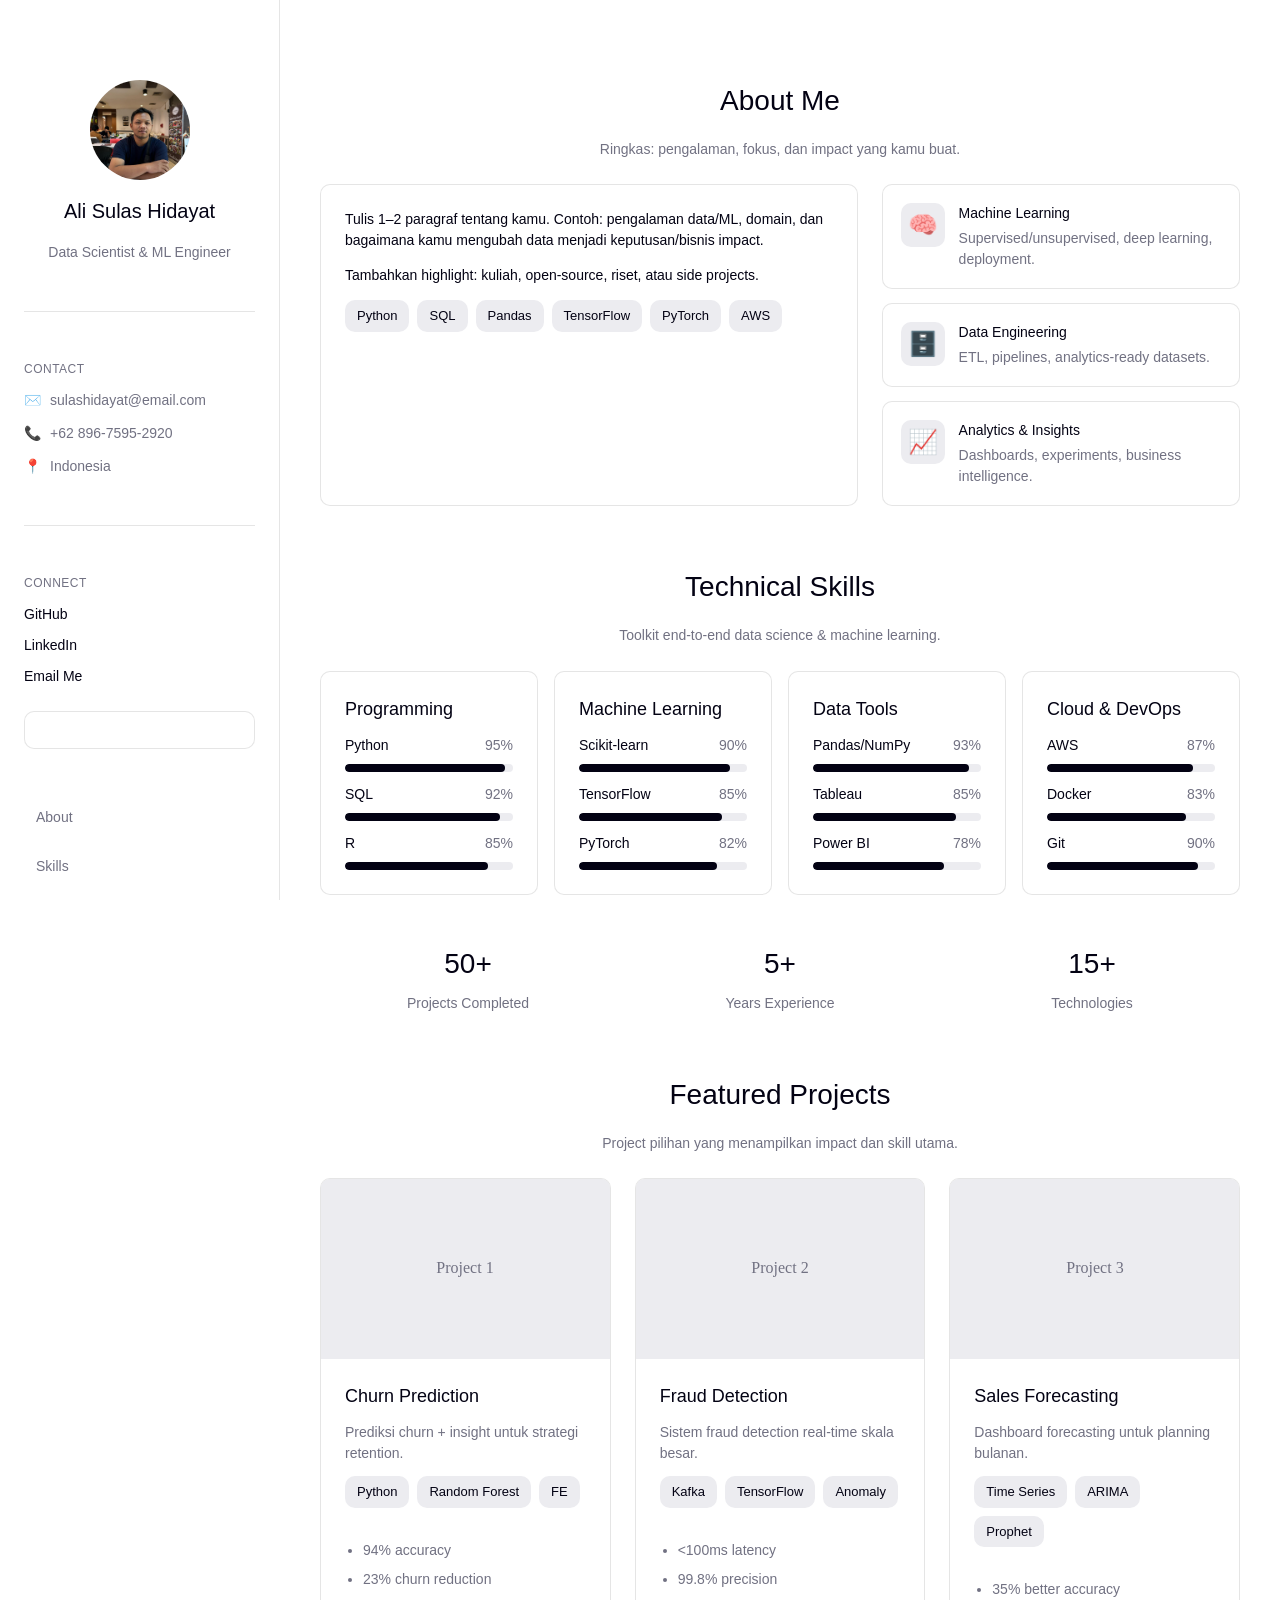
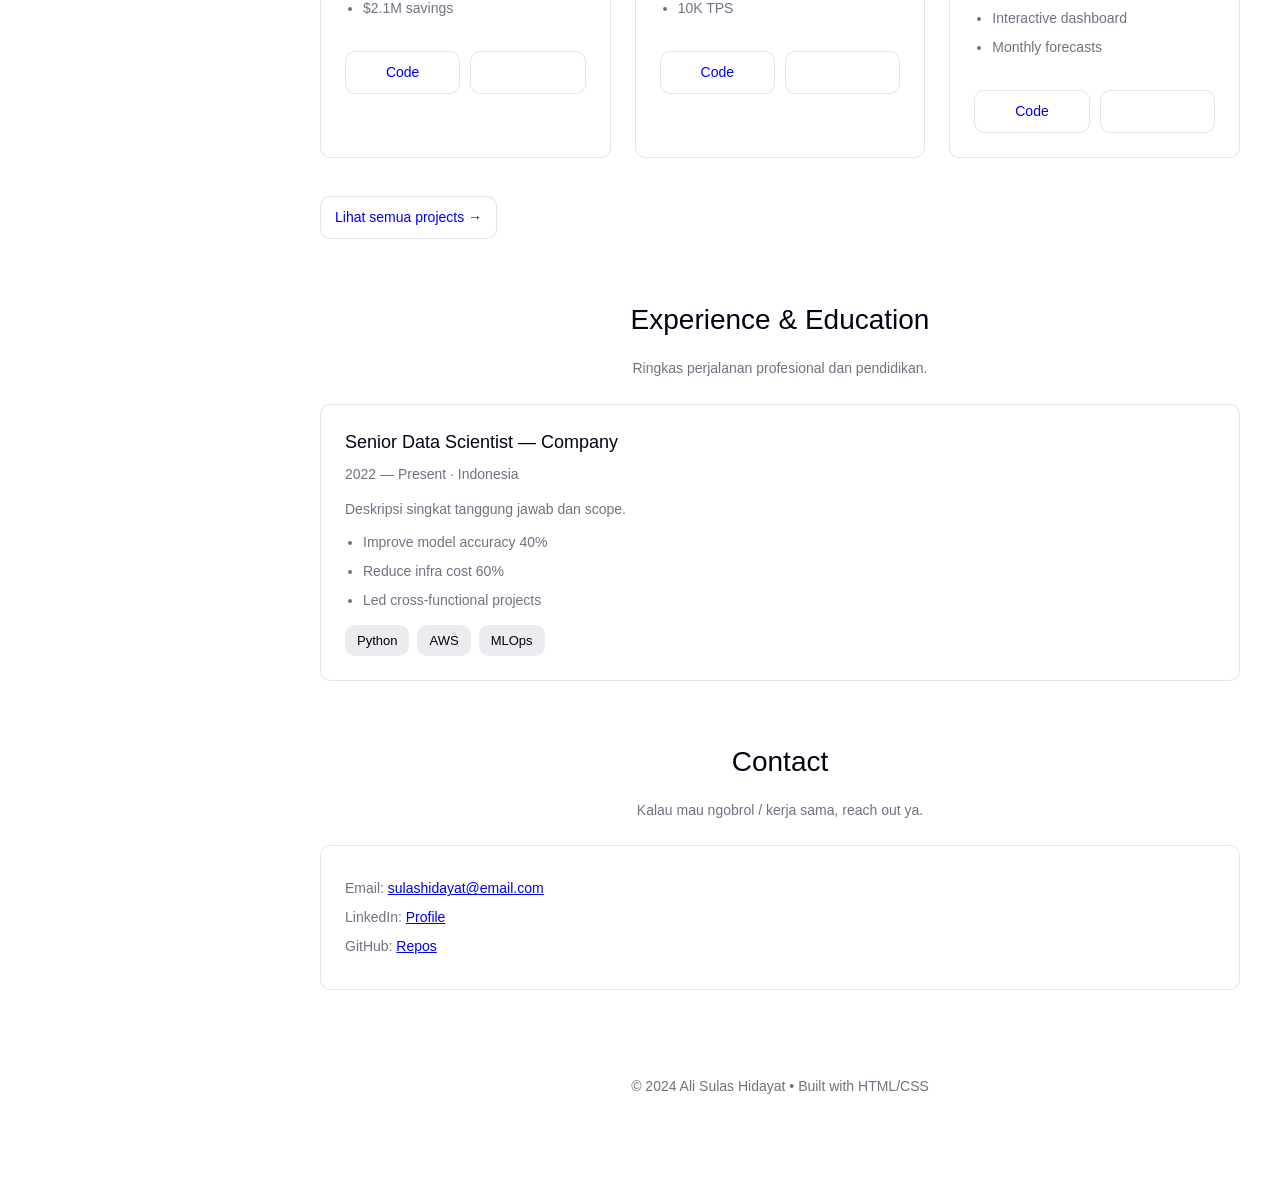
==== coba.html @ 1e31c03c "edi styling so make its more clean" ====
<!DOCTYPE html>
<html lang="id">
<head>
    <meta charset="UTF-8">
    <meta name="viewport" content="width=device-width, initial-scale=1.0">
    <title>Ali Sulas Hidayat - Data Scientist & ML Engineer</title>
    <style>
        :root {
            --bg-primary: #ffffff;
            --text-primary: #030213;
            --text-secondary: #717182;
            --border-color: rgba(0, 0, 0, 0.1);
            --bg-muted: #ececf0;
            --base-font-size: 14px;
        }

        * {
            margin: 0;
            padding: 0;
            box-sizing: border-box;
        }

        body {
            font-family: -apple-system, BlinkMacSystemFont, 'Segoe UI', Roboto, 'Helvetica Neue', Arial, sans-serif;
            background-color: var(--bg-primary);
            color: var(--text-primary);
            font-size: var(--base-font-size);
            line-height: 1.5;
        }

        .layout {
            display: grid;
            grid-template-columns: 280px 1fr;
            min-height: 100vh;
        }

        /* ========== SIDEBAR ========== */
        .sidebar {
            background-color: var(--bg-primary);
            border-right: 1px solid var(--border-color);
            padding: 80px 24px;
            display: flex;
            flex-direction: column;
            gap: 24px;
            position: sticky;
            top: 0;
            height: 100vh;
            overflow-y: auto;
        }

        .profile {
            display: flex;
            flex-direction: column;
            align-items: center;
            gap: 16px;
            text-align: center;
        }

        .avatar {
            width: 100px;
            height: 100px;
            border-radius: 50%;
            overflow: hidden;
            display: flex;
            align-items: center;
            justify-content: center;
            background: linear-gradient(135deg, #667eea 0%, #764ba2 100%);
            color: white;
            font-size: 40px;
            font-weight: 500;
        }

        /* .profile .avatar{
  width:110px; height:110px; border-radius:999px;
  overflow:hidden; margin:0 auto;
  border:6px solid #e2e8f0;
} */

.profile img{width:100%; height:100%; object-fit:cover}

        .profile h1 {
            font-size: 20px;
            font-weight: 500;
        }

        .profile p {
            font-size: 14px;
            color: var(--text-secondary);
            line-height: 1.5;
        }

        hr {
            border: none;
            border-top: 1px solid var(--border-color);
            margin: 24px 0;
        }

        /* ========== BLOCK SECTIONS ========== */
        .block {
            display: flex;
            flex-direction: column;
            gap: 12px;
        }

        .block-title {
            font-size: 12px;
            font-weight: 500;
            color: var(--text-secondary);
            text-transform: uppercase;
            letter-spacing: 0.5px;
        }

        .contact {
            display: flex;
            flex-direction: column;
            gap: 12px;
        }

        .row {
            display: flex;
            gap: 10px;
            align-items: flex-start;
            font-size: 14px;
            color: var(--text-secondary);
            line-height: 1.5;
        }

        .icon {
            width: 16px;
            flex-shrink: 0;
            text-align: center;
        }

        /* ========== LINKS ========== */
        .links {
            display: flex;
            flex-direction: column;
            gap: 10px;
        }

        .links a {
            display: flex;
            align-items: center;
            gap: 10px;
            font-size: 14px;
            color: var(--text-primary);
            text-decoration: none;
            transition: color 0.2s;
        }

        .links a:hover {
            color: var(--text-secondary);
        }

        /* ========== BUTTONS ========== */
        .btn {
            padding: 10px 16px;
            border-radius: 10px;
            font-size: 14px;
            font-weight: 500;
            cursor: pointer;
            border: none;
            text-decoration: none;
            display: inline-flex;
            align-items: center;
            justify-content: center;
            gap: 8px;
            transition: all 0.2s;
        }

        .btn-dark {
            background-color: var(--text-primary);
            color: var(--bg-primary);
            width: 100%;
        }

        .btn-dark:hover {
            opacity: 0.9;
        }

        /* ========== SIDENAV ========== */
        .sidenav {
            margin-top: 24px;
            display: flex;
            flex-direction: column;
            gap: 8px;
        }

        .sidenav a {
            display: block;
            padding: 10px 12px;
            border-radius: 10px;
            text-decoration: none;
            font-size: 14px;
            color: var(--text-secondary);
            transition: all 0.2s;
        }

        .sidenav a:hover {
            background-color: var(--bg-muted);
            color: var(--text-primary);
        }

        /* ========== MAIN CONTENT ========== */
        .main {
            padding: 80px 40px;
            display: flex;
            flex-direction: column;
            gap: 60px;
        }

        /* ========== SECTION ========== */
        .section {
            display: flex;
            flex-direction: column;
            gap: 24px;
        }

        .section-head {
            text-align: center;
            display: flex;
            flex-direction: column;
            gap: 16px;
        }

        .section-head h2 {
            font-size: 28px;
            font-weight: 500;
        }

        .section-head p {
            font-size: 14px;
            color: var(--text-secondary);
            line-height: 1.6;
            max-width: 600px;
            margin: 0 auto;
        }

        /* ========== CARDS ========== */
        .card {
            padding: 24px;
            border: 1px solid var(--border-color);
            border-radius: 10px;
            background-color: var(--bg-primary);
        }

        .card h3 {
            font-size: 18px;
            font-weight: 500;
            margin-bottom: 8px;
        }

        /* ========== GRID ========== */
        .grid-2 {
            display: grid;
            grid-template-columns: 1.35fr 0.9fr;
            gap: 24px;
        }

        .big {
            padding: 24px;
        }

        .mt {
            margin-top: 14px;
        }

        /* ========== STACK FEATURES ========== */
        .stack {
            display: flex;
            flex-direction: column;
            gap: 14px;
        }

        .feature {
            display: flex;
            gap: 14px;
            align-items: flex-start;
            padding: 18px;
            border-radius: 10px;
            border: 1px solid var(--border-color);
            background: var(--bg-primary);
        }

        .badge {
            width: 44px;
            height: 44px;
            border-radius: 10px;
            display: flex;
            align-items: center;
            justify-content: center;
            background: var(--bg-muted);
            flex-shrink: 0;
            font-size: 24px;
        }

        .feature-title {
            font-weight: 500;
            margin-bottom: 4px;
        }

        /* ========== CHIPS ========== */
        .chips {
            display: flex;
            flex-wrap: wrap;
            gap: 8px;
        }

        .chip {
            display: inline-flex;
            align-items: center;
            padding: 6px 12px;
            border-radius: 10px;
            background-color: var(--bg-muted);
            font-size: 13px;
            font-weight: 500;
            color: var(--text-primary);
        }

        /* ========== SKILL CARDS ========== */
        .skill-cards {
            display: grid;
            grid-template-columns: repeat(4, 1fr);
            gap: 16px;
        }

        .skill {
            display: flex;
            justify-content: space-between;
            font-size: 14px;
            margin-top: 12px;
        }

        .pct {
            color: var(--text-secondary);
        }

        .bar {
            height: 8px;
            background: var(--bg-muted);
            border-radius: 4px;
            overflow: hidden;
            margin-top: 8px;
        }

        .bar > div {
            height: 100%;
            background: var(--text-primary);
            border-radius: 4px;
        }

        /* ========== STATS ========== */
        .stats {
            display: grid;
            grid-template-columns: repeat(3, 1fr);
            gap: 16px;
            margin-top: 24px;
            text-align: center;
        }

        .stat {
            display: flex;
            flex-direction: column;
            gap: 8px;
        }

        .num {
            font-size: 28px;
            font-weight: 500;
        }

        /* ========== PROJECT GRID ========== */
        .project-grid {
            display: grid;
            grid-template-columns: repeat(3, 1fr);
            gap: 24px;
        }

        .project {
            padding: 0;
            overflow: hidden;
            display: flex;
            flex-direction: column;
        }

        .project img {
            width: 100%;
            height: 180px;
            object-fit: cover;
            background: var(--bg-muted);
        }

        .p-body {
            padding: 24px;
            flex: 1;
            display: flex;
            flex-direction: column;
            gap: 12px;
        }

        .p-body h3 {
            font-size: 18px;
            font-weight: 500;
            margin: 0;
        }

        .bullets {
            margin: 12px 0 0;
            padding-left: 18px;
            color: var(--text-secondary);
            list-style: disc;
        }

        .bullets li {
            margin: 8px 0;
        }

        .btnrow {
            display: grid;
            grid-template-columns: 1fr 1fr;
            gap: 10px;
            margin-top: 12px;
        }

        .btn {
            padding: 10px 14px;
            border-radius: 10px;
            font-size: 14px;
            font-weight: 500;
            border: 1px solid var(--border-color);
            background: var(--bg-primary);
            text-decoration: none;
            text-align: center;
            transition: all 0.2s;
            cursor: pointer;
        }

        .btn:hover {
            background: var(--bg-muted);
        }

        /* ========== FOOTER ========== */
        .footer {
            padding: 26px 0;
            text-align: center;
            font-size: 14px;
            color: var(--text-secondary);
        }

        /* ========== RESPONSIVE ========== */
        @media (max-width: 1024px) {
            .layout {
                grid-template-columns: 1fr;
            }

            .sidebar {
                position: relative;
                width: 100%;
                height: auto;
                sticky: none;
                border-right: none;
                border-bottom: 1px solid var(--border-color);
                padding: 60px 24px;
            }

            .main {
                padding: 60px 24px;
            }

            .grid-2 {
                grid-template-columns: 1fr;
            }

            .skill-cards {
                grid-template-columns: 1fr;
            }

            .project-grid {
                grid-template-columns: 1fr;
            }

            .stats {
                grid-template-columns: 1fr;
            }

            .section-head h2 {
                font-size: 24px;
            }
        }

        @media (max-width: 768px) {
            .sidebar {
                padding: 40px 16px;
            }

            .main {
                padding: 40px 16px;
            }

            .section-head h2 {
                font-size: 22px;
            }

            .chips {
                gap: 6px;
            }

            .chip {
                padding: 4px 10px;
                font-size: 12px;
            }

            .num {
                font-size: 24px;
            }
        }
    </style>
</head>
<body>
    <div class="layout">
        <!-- SIDEBAR -->
        <aside class="sidebar">
            <div class="profile">
                <div class="avatar">
          <img src="assets/img/avatar.jpeg" alt="Foto profil" />
        </div>
                <h1>Ali Sulas Hidayat</h1>
                <p>Data Scientist & ML Engineer</p>
            </div>

            <hr>

            <div class="block">
                <div class="block-title">Contact</div>
                <div class="contact">
                    <div class="row">
                        <span class="icon">✉️</span>
                        <span>sulashidayat@email.com</span>
                    </div>
                    <div class="row">
                        <span class="icon">📞</span>
                        <span>+62 896-7595-2920</span>
                    </div>
                    <div class="row">
                        <span class="icon">📍</span>
                        <span>Indonesia</span>
                    </div>
                </div>
            </div>

            <hr>

            <div class="block">
                <div class="block-title">Connect</div>
                <nav class="links">
                    <a href="https://github.com/alisulas" target="_blank">GitHub</a>
                    <a href="https://www.linkedin.com/in/alisulas" target="_blank">LinkedIn</a>
                    <a href="mailto:sulashidayat@email.com">Email Me</a>
                </nav>
            </div>

            <button class="btn btn-dark">Download Resume</button>

            <nav class="sidenav">
                <a href="#about">About</a>
                <a href="#skills">Skills</a>
                <a href="#projects">Projects</a>
                <a href="#experience">Experience</a>
                <a href="#contact">Contact</a>
                <a href="#">All Projects →</a>
            </nav>
        </aside>

        <!-- MAIN CONTENT -->
        <main class="main">
            <!-- About -->
            <section id="about" class="section">
                <header class="section-head">
                    <h2>About Me</h2>
                    <p>Ringkas: pengalaman, fokus, dan impact yang kamu buat.</p>
                </header>

                <div class="grid-2">
                    <div class="card big">
                        <p>
                            Tulis 1–2 paragraf tentang kamu. Contoh: pengalaman data/ML, domain, dan bagaimana kamu mengubah data menjadi keputusan/bisnis impact.
                        </p>
                        <p class="mt">
                            Tambahkan highlight: kuliah, open-source, riset, atau side projects.
                        </p>
                        <div class="chips mt">
                            <span class="chip">Python</span>
                            <span class="chip">SQL</span>
                            <span class="chip">Pandas</span>
                            <span class="chip">TensorFlow</span>
                            <span class="chip">PyTorch</span>
                            <span class="chip">AWS</span>
                        </div>
                    </div>

                    <div class="stack">
                        <div class="feature">
                            <div class="badge">🧠</div>
                            <div>
                                <div class="feature-title">Machine Learning</div>
                                <div style="font-size: 14px; color: var(--text-secondary);">Supervised/unsupervised, deep learning, deployment.</div>
                            </div>
                        </div>
                        <div class="feature">
                            <div class="badge">🗄️</div>
                            <div>
                                <div class="feature-title">Data Engineering</div>
                                <div style="font-size: 14px; color: var(--text-secondary);">ETL, pipelines, analytics-ready datasets.</div>
                            </div>
                        </div>
                        <div class="feature">
                            <div class="badge">📈</div>
                            <div>
                                <div class="feature-title">Analytics & Insights</div>
                                <div style="font-size: 14px; color: var(--text-secondary);">Dashboards, experiments, business intelligence.</div>
                            </div>
                        </div>
                    </div>
                </div>
            </section>

            <!-- Skills -->
            <section id="skills" class="section">
                <header class="section-head">
                    <h2>Technical Skills</h2>
                    <p>Toolkit end-to-end data science & machine learning.</p>
                </header>

                <div class="skill-cards">
                    <div class="card">
                        <h3>Programming</h3>
                        <div class="skill"><span>Python</span><span class="pct">95%</span></div>
                        <div class="bar"><div style="width:95%"></div></div>
                        <div class="skill"><span>SQL</span><span class="pct">92%</span></div>
                        <div class="bar"><div style="width:92%"></div></div>
                        <div class="skill"><span>R</span><span class="pct">85%</span></div>
                        <div class="bar"><div style="width:85%"></div></div>
                    </div>

                    <div class="card">
                        <h3>Machine Learning</h3>
                        <div class="skill"><span>Scikit-learn</span><span class="pct">90%</span></div>
                        <div class="bar"><div style="width:90%"></div></div>
                        <div class="skill"><span>TensorFlow</span><span class="pct">85%</span></div>
                        <div class="bar"><div style="width:85%"></div></div>
                        <div class="skill"><span>PyTorch</span><span class="pct">82%</span></div>
                        <div class="bar"><div style="width:82%"></div></div>
                    </div>

                    <div class="card">
                        <h3>Data Tools</h3>
                        <div class="skill"><span>Pandas/NumPy</span><span class="pct">93%</span></div>
                        <div class="bar"><div style="width:93%"></div></div>
                        <div class="skill"><span>Tableau</span><span class="pct">85%</span></div>
                        <div class="bar"><div style="width:85%"></div></div>
                        <div class="skill"><span>Power BI</span><span class="pct">78%</span></div>
                        <div class="bar"><div style="width:78%"></div></div>
                    </div>

                    <div class="card">
                        <h3>Cloud & DevOps</h3>
                        <div class="skill"><span>AWS</span><span class="pct">87%</span></div>
                        <div class="bar"><div style="width:87%"></div></div>
                        <div class="skill"><span>Docker</span><span class="pct">83%</span></div>
                        <div class="bar"><div style="width:83%"></div></div>
                        <div class="skill"><span>Git</span><span class="pct">90%</span></div>
                        <div class="bar"><div style="width:90%"></div></div>
                    </div>
                </div>

                <div class="stats">
                    <div class="stat">
                        <div class="num">50+</div>
                        <div style="color: var(--text-secondary);">Projects Completed</div>
                    </div>
                    <div class="stat">
                        <div class="num">5+</div>
                        <div style="color: var(--text-secondary);">Years Experience</div>
                    </div>
                    <div class="stat">
                        <div class="num">15+</div>
                        <div style="color: var(--text-secondary);">Technologies</div>
                    </div>
                </div>
            </section>

            <!-- Projects -->
            <section id="projects" class="section">
                <header class="section-head">
                    <h2>Featured Projects</h2>
                    <p>Project pilihan yang menampilkan impact dan skill utama.</p>
                </header>

                <div class="project-grid">
                    <article class="project card">
                        <img src="data:image/svg+xml,%3Csvg xmlns='http://www.w3.org/2000/svg' width='400' height='180'%3E%3Crect fill='%23ececf0' width='400' height='180'/%3E%3Ctext x='50%' y='50%' font-size='16' text-anchor='middle' dominant-baseline='middle' fill='%23717182'%3EProject 1%3C/text%3E%3C/svg%3E" alt="Project 1">
                        <div class="p-body">
                            <h3>Churn Prediction</h3>
                            <p style="color: var(--text-secondary); margin: 0;">Prediksi churn + insight untuk strategi retention.</p>
                            <div class="chips">
                                <span class="chip">Python</span>
                                <span class="chip">Random Forest</span>
                                <span class="chip">FE</span>
                            </div>
                            <ul class="bullets">
                                <li>94% accuracy</li>
                                <li>23% churn reduction</li>
                                <li>$2.1M savings</li>
                            </ul>
                            <div class="btnrow">
                                <a class="btn" href="#">Code</a>
                                <a class="btn btn-dark" href="#">Demo</a>
                            </div>
                        </div>
                    </article>

                    <article class="project card">
                        <img src="data:image/svg+xml,%3Csvg xmlns='http://www.w3.org/2000/svg' width='400' height='180'%3E%3Crect fill='%23ececf0' width='400' height='180'/%3E%3Ctext x='50%' y='50%' font-size='16' text-anchor='middle' dominant-baseline='middle' fill='%23717182'%3EProject 2%3C/text%3E%3C/svg%3E" alt="Project 2">
                        <div class="p-body">
                            <h3>Fraud Detection</h3>
                            <p style="color: var(--text-secondary); margin: 0;">Sistem fraud detection real-time skala besar.</p>
                            <div class="chips">
                                <span class="chip">Kafka</span>
                                <span class="chip">TensorFlow</span>
                                <span class="chip">Anomaly</span>
                            </div>
                            <ul class="bullets">
                                <li>&lt;100ms latency</li>
                                <li>99.8% precision</li>
                                <li>10K TPS</li>
                            </ul>
                            <div class="btnrow">
                                <a class="btn" href="#">Code</a>
                                <a class="btn btn-dark" href="#">Demo</a>
                            </div>
                        </div>
                    </article>

                    <article class="project card">
                        <img src="data:image/svg+xml,%3Csvg xmlns='http://www.w3.org/2000/svg' width='400' height='180'%3E%3Crect fill='%23ececf0' width='400' height='180'/%3E%3Ctext x='50%' y='50%' font-size='16' text-anchor='middle' dominant-baseline='middle' fill='%23717182'%3EProject 3%3C/text%3E%3C/svg%3E" alt="Project 3">
                        <div class="p-body">
                            <h3>Sales Forecasting</h3>
                            <p style="color: var(--text-secondary); margin: 0;">Dashboard forecasting untuk planning bulanan.</p>
                            <div class="chips">
                                <span class="chip">Time Series</span>
                                <span class="chip">ARIMA</span>
                                <span class="chip">Prophet</span>
                            </div>
                            <ul class="bullets">
                                <li>35% better accuracy</li>
                                <li>Interactive dashboard</li>
                                <li>Monthly forecasts</li>
                            </ul>
                            <div class="btnrow">
                                <a class="btn" href="#">Code</a>
                                <a class="btn btn-dark" href="#">Demo</a>
                            </div>
                        </div>
                    </article>
                </div>

                <div class="mt">
                    <a class="btn" href="#">Lihat semua projects →</a>
                </div>
            </section>

            <!-- Experience -->
            <section id="experience" class="section">
                <header class="section-head">
                    <h2>Experience & Education</h2>
                    <p>Ringkas perjalanan profesional dan pendidikan.</p>
                </header>

                <div class="card">
                    <h3>Senior Data Scientist — Company</h3>
                    <div style="color: var(--text-secondary); font-size: 14px;">2022 — Present · Indonesia</div>
                    <p class="mt" style="color: var(--text-secondary);">Deskripsi singkat tanggung jawab dan scope.</p>
                    <ul class="bullets">
                        <li>Improve model accuracy 40%</li>
                        <li>Reduce infra cost 60%</li>
                        <li>Led cross-functional projects</li>
                    </ul>
                    <div class="chips mt">
                        <span class="chip">Python</span>
                        <span class="chip">AWS</span>
                        <span class="chip">MLOps</span>
                    </div>
                </div>
            </section>

            <!-- Contact -->
            <section id="contact" class="section">
                <header class="section-head">
                    <h2>Contact</h2>
                    <p>Kalau mau ngobrol / kerja sama, reach out ya.</p>
                </header>

                <div class="card">
                    <p style="color: var(--text-secondary); margin: 8px 0;">Email: <a href="mailto:sulashidayat@email.com">sulashidayat@email.com</a></p>
                    <p style="color: var(--text-secondary); margin: 8px 0;">LinkedIn: <a href="https://www.linkedin.com/in/alisulas" target="_blank">Profile</a></p>
                    <p style="color: var(--text-secondary); margin: 8px 0;">GitHub: <a href="https://github.com/alisulas" target="_blank">Repos</a></p>
                </div>
            </section>

            <footer class="footer">
                <div>© 2024 Ali Sulas Hidayat • Built with HTML/CSS</div>
            </footer>
        </main>
    </div>
</body>
</html>
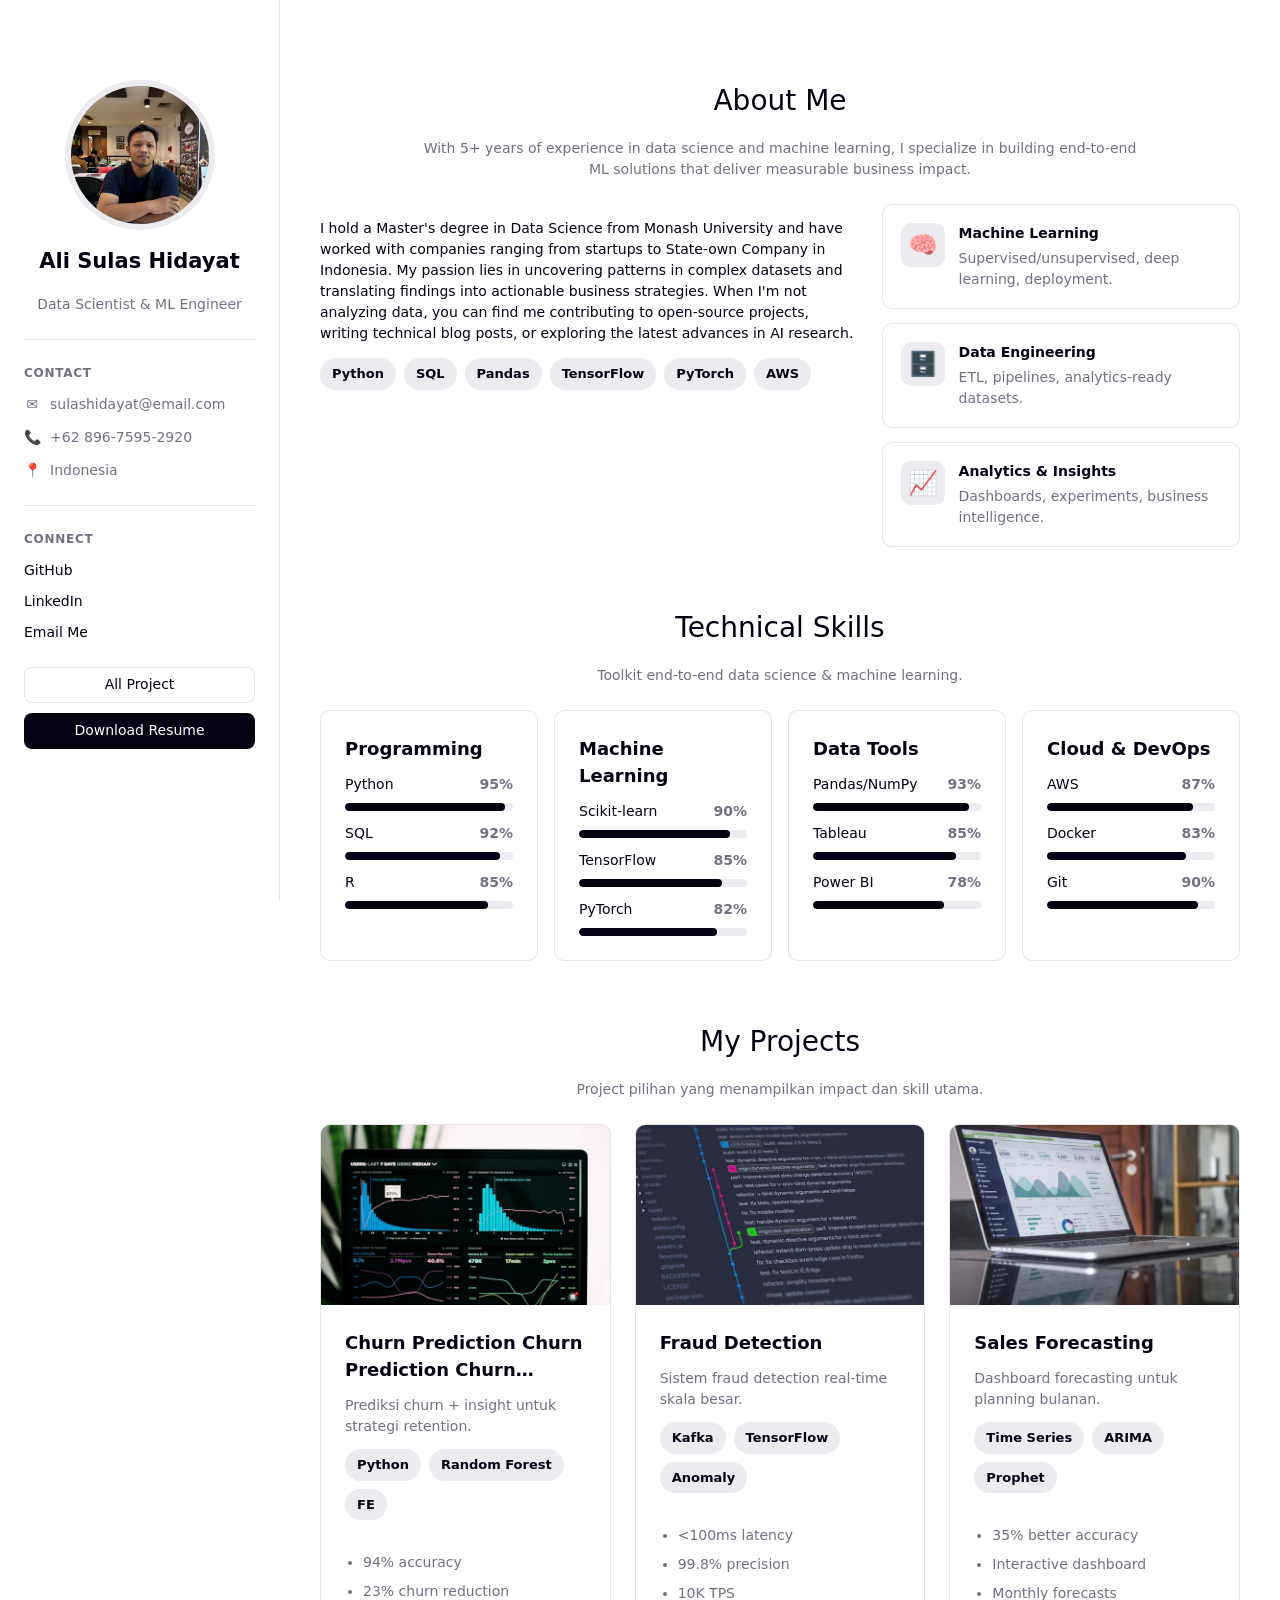
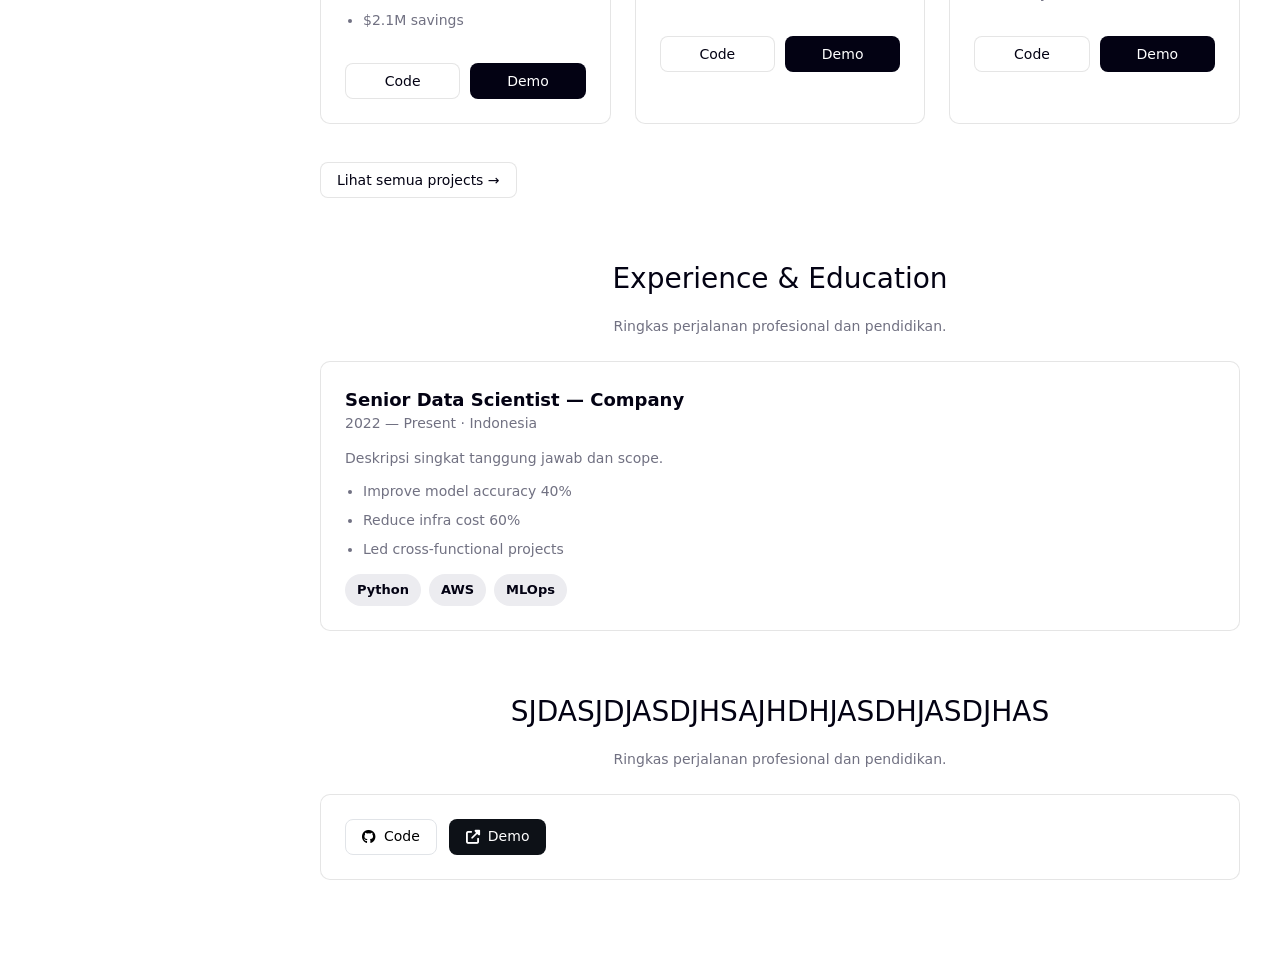
==== commit f5edff47: ""Editing Project html"" ====
--- a/coba.html
+++ b/coba.html
@@ -1,816 +1,323 @@
-<!DOCTYPE html>
+<!doctype html>
 <html lang="id">
 <head>
-    <meta charset="UTF-8">
-    <meta name="viewport" content="width=device-width, initial-scale=1.0">
-    <title>Ali Sulas Hidayat - Data Scientist & ML Engineer</title>
-    <style>
-        :root {
-            --bg-primary: #ffffff;
-            --text-primary: #030213;
-            --text-secondary: #717182;
-            --border-color: rgba(0, 0, 0, 0.1);
-            --bg-muted: #ececf0;
-            --base-font-size: 14px;
-        }
-
-        * {
-            margin: 0;
-            padding: 0;
-            box-sizing: border-box;
-        }
-
-        body {
-            font-family: -apple-system, BlinkMacSystemFont, 'Segoe UI', Roboto, 'Helvetica Neue', Arial, sans-serif;
-            background-color: var(--bg-primary);
-            color: var(--text-primary);
-            font-size: var(--base-font-size);
-            line-height: 1.5;
-        }
-
-        .layout {
-            display: grid;
-            grid-template-columns: 280px 1fr;
-            min-height: 100vh;
-        }
-
-        /* ========== SIDEBAR ========== */
-        .sidebar {
-            background-color: var(--bg-primary);
-            border-right: 1px solid var(--border-color);
-            padding: 80px 24px;
-            display: flex;
-            flex-direction: column;
-            gap: 24px;
-            position: sticky;
-            top: 0;
-            height: 100vh;
-            overflow-y: auto;
-        }
-
-        .profile {
-            display: flex;
-            flex-direction: column;
-            align-items: center;
-            gap: 16px;
-            text-align: center;
-        }
-
-        .avatar {
-            width: 100px;
-            height: 100px;
-            border-radius: 50%;
-            overflow: hidden;
-            display: flex;
-            align-items: center;
-            justify-content: center;
-            background: linear-gradient(135deg, #667eea 0%, #764ba2 100%);
-            color: white;
-            font-size: 40px;
-            font-weight: 500;
-        }
-
-        /* .profile .avatar{
-  width:110px; height:110px; border-radius:999px;
-  overflow:hidden; margin:0 auto;
-  border:6px solid #e2e8f0;
-} */
-
-.profile img{width:100%; height:100%; object-fit:cover}
-
-        .profile h1 {
-            font-size: 20px;
-            font-weight: 500;
-        }
-
-        .profile p {
-            font-size: 14px;
-            color: var(--text-secondary);
-            line-height: 1.5;
-        }
-
-        hr {
-            border: none;
-            border-top: 1px solid var(--border-color);
-            margin: 24px 0;
-        }
-
-        /* ========== BLOCK SECTIONS ========== */
-        .block {
-            display: flex;
-            flex-direction: column;
-            gap: 12px;
-        }
-
-        .block-title {
-            font-size: 12px;
-            font-weight: 500;
-            color: var(--text-secondary);
-            text-transform: uppercase;
-            letter-spacing: 0.5px;
-        }
-
-        .contact {
-            display: flex;
-            flex-direction: column;
-            gap: 12px;
-        }
-
-        .row {
-            display: flex;
-            gap: 10px;
-            align-items: flex-start;
-            font-size: 14px;
-            color: var(--text-secondary);
-            line-height: 1.5;
-        }
-
-        .icon {
-            width: 16px;
-            flex-shrink: 0;
-            text-align: center;
-        }
-
-        /* ========== LINKS ========== */
-        .links {
-            display: flex;
-            flex-direction: column;
-            gap: 10px;
-        }
-
-        .links a {
-            display: flex;
-            align-items: center;
-            gap: 10px;
-            font-size: 14px;
-            color: var(--text-primary);
-            text-decoration: none;
-            transition: color 0.2s;
-        }
-
-        .links a:hover {
-            color: var(--text-secondary);
-        }
-
-        /* ========== BUTTONS ========== */
-        .btn {
-            padding: 10px 16px;
-            border-radius: 10px;
-            font-size: 14px;
-            font-weight: 500;
-            cursor: pointer;
-            border: none;
-            text-decoration: none;
-            display: inline-flex;
-            align-items: center;
-            justify-content: center;
-            gap: 8px;
-            transition: all 0.2s;
-        }
-
-        .btn-dark {
-            background-color: var(--text-primary);
-            color: var(--bg-primary);
-            width: 100%;
-        }
-
-        .btn-dark:hover {
-            opacity: 0.9;
-        }
-
-        /* ========== SIDENAV ========== */
-        .sidenav {
-            margin-top: 24px;
-            display: flex;
-            flex-direction: column;
-            gap: 8px;
-        }
-
-        .sidenav a {
-            display: block;
-            padding: 10px 12px;
-            border-radius: 10px;
-            text-decoration: none;
-            font-size: 14px;
-            color: var(--text-secondary);
-            transition: all 0.2s;
-        }
-
-        .sidenav a:hover {
-            background-color: var(--bg-muted);
-            color: var(--text-primary);
-        }
-
-        /* ========== MAIN CONTENT ========== */
-        .main {
-            padding: 80px 40px;
-            display: flex;
-            flex-direction: column;
-            gap: 60px;
-        }
-
-        /* ========== SECTION ========== */
-        .section {
-            display: flex;
-            flex-direction: column;
-            gap: 24px;
-        }
-
-        .section-head {
-            text-align: center;
-            display: flex;
-            flex-direction: column;
-            gap: 16px;
-        }
-
-        .section-head h2 {
-            font-size: 28px;
-            font-weight: 500;
-        }
-
-        .section-head p {
-            font-size: 14px;
-            color: var(--text-secondary);
-            line-height: 1.6;
-            max-width: 600px;
-            margin: 0 auto;
-        }
-
-        /* ========== CARDS ========== */
-        .card {
-            padding: 24px;
-            border: 1px solid var(--border-color);
-            border-radius: 10px;
-            background-color: var(--bg-primary);
-        }
-
-        .card h3 {
-            font-size: 18px;
-            font-weight: 500;
-            margin-bottom: 8px;
-        }
-
-        /* ========== GRID ========== */
-        .grid-2 {
-            display: grid;
-            grid-template-columns: 1.35fr 0.9fr;
-            gap: 24px;
-        }
-
-        .big {
-            padding: 24px;
-        }
-
-        .mt {
-            margin-top: 14px;
-        }
-
-        /* ========== STACK FEATURES ========== */
-        .stack {
-            display: flex;
-            flex-direction: column;
-            gap: 14px;
-        }
-
-        .feature {
-            display: flex;
-            gap: 14px;
-            align-items: flex-start;
-            padding: 18px;
-            border-radius: 10px;
-            border: 1px solid var(--border-color);
-            background: var(--bg-primary);
-        }
-
-        .badge {
-            width: 44px;
-            height: 44px;
-            border-radius: 10px;
-            display: flex;
-            align-items: center;
-            justify-content: center;
-            background: var(--bg-muted);
-            flex-shrink: 0;
-            font-size: 24px;
-        }
-
-        .feature-title {
-            font-weight: 500;
-            margin-bottom: 4px;
-        }
-
-        /* ========== CHIPS ========== */
-        .chips {
-            display: flex;
-            flex-wrap: wrap;
-            gap: 8px;
-        }
-
-        .chip {
-            display: inline-flex;
-            align-items: center;
-            padding: 6px 12px;
-            border-radius: 10px;
-            background-color: var(--bg-muted);
-            font-size: 13px;
-            font-weight: 500;
-            color: var(--text-primary);
-        }
-
-        /* ========== SKILL CARDS ========== */
-        .skill-cards {
-            display: grid;
-            grid-template-columns: repeat(4, 1fr);
-            gap: 16px;
-        }
-
-        .skill {
-            display: flex;
-            justify-content: space-between;
-            font-size: 14px;
-            margin-top: 12px;
-        }
-
-        .pct {
-            color: var(--text-secondary);
-        }
-
-        .bar {
-            height: 8px;
-            background: var(--bg-muted);
-            border-radius: 4px;
-            overflow: hidden;
-            margin-top: 8px;
-        }
-
-        .bar > div {
-            height: 100%;
-            background: var(--text-primary);
-            border-radius: 4px;
-        }
-
-        /* ========== STATS ========== */
-        .stats {
-            display: grid;
-            grid-template-columns: repeat(3, 1fr);
-            gap: 16px;
-            margin-top: 24px;
-            text-align: center;
-        }
-
-        .stat {
-            display: flex;
-            flex-direction: column;
-            gap: 8px;
-        }
-
-        .num {
-            font-size: 28px;
-            font-weight: 500;
-        }
-
-        /* ========== PROJECT GRID ========== */
-        .project-grid {
-            display: grid;
-            grid-template-columns: repeat(3, 1fr);
-            gap: 24px;
-        }
-
-        .project {
-            padding: 0;
-            overflow: hidden;
-            display: flex;
-            flex-direction: column;
-        }
-
-        .project img {
-            width: 100%;
-            height: 180px;
-            object-fit: cover;
-            background: var(--bg-muted);
-        }
-
-        .p-body {
-            padding: 24px;
-            flex: 1;
-            display: flex;
-            flex-direction: column;
-            gap: 12px;
-        }
-
-        .p-body h3 {
-            font-size: 18px;
-            font-weight: 500;
-            margin: 0;
-        }
-
-        .bullets {
-            margin: 12px 0 0;
-            padding-left: 18px;
-            color: var(--text-secondary);
-            list-style: disc;
-        }
-
-        .bullets li {
-            margin: 8px 0;
-        }
-
-        .btnrow {
-            display: grid;
-            grid-template-columns: 1fr 1fr;
-            gap: 10px;
-            margin-top: 12px;
-        }
-
-        .btn {
-            padding: 10px 14px;
-            border-radius: 10px;
-            font-size: 14px;
-            font-weight: 500;
-            border: 1px solid var(--border-color);
-            background: var(--bg-primary);
-            text-decoration: none;
-            text-align: center;
-            transition: all 0.2s;
-            cursor: pointer;
-        }
-
-        .btn:hover {
-            background: var(--bg-muted);
-        }
-
-        /* ========== FOOTER ========== */
-        .footer {
-            padding: 26px 0;
-            text-align: center;
-            font-size: 14px;
-            color: var(--text-secondary);
-        }
-
-        /* ========== RESPONSIVE ========== */
-        @media (max-width: 1024px) {
-            .layout {
-                grid-template-columns: 1fr;
-            }
-
-            .sidebar {
-                position: relative;
-                width: 100%;
-                height: auto;
-                sticky: none;
-                border-right: none;
-                border-bottom: 1px solid var(--border-color);
-                padding: 60px 24px;
-            }
-
-            .main {
-                padding: 60px 24px;
-            }
-
-            .grid-2 {
-                grid-template-columns: 1fr;
-            }
-
-            .skill-cards {
-                grid-template-columns: 1fr;
-            }
-
-            .project-grid {
-                grid-template-columns: 1fr;
-            }
-
-            .stats {
-                grid-template-columns: 1fr;
-            }
-
-            .section-head h2 {
-                font-size: 24px;
-            }
-        }
-
-        @media (max-width: 768px) {
-            .sidebar {
-                padding: 40px 16px;
-            }
-
-            .main {
-                padding: 40px 16px;
-            }
-
-            .section-head h2 {
-                font-size: 22px;
-            }
-
-            .chips {
-                gap: 6px;
-            }
-
-            .chip {
-                padding: 4px 10px;
-                font-size: 12px;
-            }
-
-            .num {
-                font-size: 24px;
-            }
-        }
-    </style>
+  <meta charset="utf-8" />
+  <meta name="viewport" content="width=device-width,initial-scale=1" />
+  <title>Ali Sulas Hidayat | Data Scientist</title>
+  <link rel="stylesheet" href="https://cdnjs.cloudflare.com/ajax/libs/font-awesome/6.5.0/css/all.min.css">
+  <link rel="stylesheet" href="assets/css/styleb.css" />
 </head>
+
 <body>
-    <div class="layout">
-        <!-- SIDEBAR -->
-        <aside class="sidebar">
-            <div class="profile">
-                <div class="avatar">
+  <div class="layout">
+    <!-- Sidebar -->
+    <aside class="sidebar">
+      <div class="profile">
+        <div class="avatar">
           <img src="assets/img/avatar.jpeg" alt="Foto profil" />
         </div>
-                <h1>Ali Sulas Hidayat</h1>
-                <p>Data Scientist & ML Engineer</p>
-            </div>
-
-            <hr>
-
-            <div class="block">
-                <div class="block-title">Contact</div>
-                <div class="contact">
-                    <div class="row">
-                        <span class="icon">✉️</span>
-                        <span>sulashidayat@email.com</span>
-                    </div>
-                    <div class="row">
-                        <span class="icon">📞</span>
-                        <span>+62 896-7595-2920</span>
-                    </div>
-                    <div class="row">
-                        <span class="icon">📍</span>
-                        <span>Indonesia</span>
-                    </div>
-                </div>
-            </div>
-
-            <hr>
-
-            <div class="block">
-                <div class="block-title">Connect</div>
-                <nav class="links">
-                    <a href="https://github.com/alisulas" target="_blank">GitHub</a>
-                    <a href="https://www.linkedin.com/in/alisulas" target="_blank">LinkedIn</a>
-                    <a href="mailto:sulashidayat@email.com">Email Me</a>
-                </nav>
-            </div>
-
-            <button class="btn btn-dark">Download Resume</button>
-
-            <nav class="sidenav">
-                <a href="#about">About</a>
-                <a href="#skills">Skills</a>
-                <a href="#projects">Projects</a>
-                <a href="#experience">Experience</a>
-                <a href="#contact">Contact</a>
-                <a href="#">All Projects →</a>
-            </nav>
-        </aside>
-
-        <!-- MAIN CONTENT -->
-        <main class="main">
-            <!-- About -->
-            <section id="about" class="section">
-                <header class="section-head">
-                    <h2>About Me</h2>
-                    <p>Ringkas: pengalaman, fokus, dan impact yang kamu buat.</p>
-                </header>
-
-                <div class="grid-2">
-                    <div class="card big">
-                        <p>
-                            Tulis 1–2 paragraf tentang kamu. Contoh: pengalaman data/ML, domain, dan bagaimana kamu mengubah data menjadi keputusan/bisnis impact.
-                        </p>
-                        <p class="mt">
-                            Tambahkan highlight: kuliah, open-source, riset, atau side projects.
-                        </p>
-                        <div class="chips mt">
-                            <span class="chip">Python</span>
-                            <span class="chip">SQL</span>
-                            <span class="chip">Pandas</span>
-                            <span class="chip">TensorFlow</span>
-                            <span class="chip">PyTorch</span>
-                            <span class="chip">AWS</span>
-                        </div>
-                    </div>
-
-                    <div class="stack">
-                        <div class="feature">
-                            <div class="badge">🧠</div>
-                            <div>
-                                <div class="feature-title">Machine Learning</div>
-                                <div style="font-size: 14px; color: var(--text-secondary);">Supervised/unsupervised, deep learning, deployment.</div>
-                            </div>
-                        </div>
-                        <div class="feature">
-                            <div class="badge">🗄️</div>
-                            <div>
-                                <div class="feature-title">Data Engineering</div>
-                                <div style="font-size: 14px; color: var(--text-secondary);">ETL, pipelines, analytics-ready datasets.</div>
-                            </div>
-                        </div>
-                        <div class="feature">
-                            <div class="badge">📈</div>
-                            <div>
-                                <div class="feature-title">Analytics & Insights</div>
-                                <div style="font-size: 14px; color: var(--text-secondary);">Dashboards, experiments, business intelligence.</div>
-                            </div>
-                        </div>
-                    </div>
-                </div>
-            </section>
-
-            <!-- Skills -->
-            <section id="skills" class="section">
-                <header class="section-head">
-                    <h2>Technical Skills</h2>
-                    <p>Toolkit end-to-end data science & machine learning.</p>
-                </header>
-
-                <div class="skill-cards">
-                    <div class="card">
-                        <h3>Programming</h3>
-                        <div class="skill"><span>Python</span><span class="pct">95%</span></div>
-                        <div class="bar"><div style="width:95%"></div></div>
-                        <div class="skill"><span>SQL</span><span class="pct">92%</span></div>
-                        <div class="bar"><div style="width:92%"></div></div>
-                        <div class="skill"><span>R</span><span class="pct">85%</span></div>
-                        <div class="bar"><div style="width:85%"></div></div>
-                    </div>
-
-                    <div class="card">
-                        <h3>Machine Learning</h3>
-                        <div class="skill"><span>Scikit-learn</span><span class="pct">90%</span></div>
-                        <div class="bar"><div style="width:90%"></div></div>
-                        <div class="skill"><span>TensorFlow</span><span class="pct">85%</span></div>
-                        <div class="bar"><div style="width:85%"></div></div>
-                        <div class="skill"><span>PyTorch</span><span class="pct">82%</span></div>
-                        <div class="bar"><div style="width:82%"></div></div>
-                    </div>
-
-                    <div class="card">
-                        <h3>Data Tools</h3>
-                        <div class="skill"><span>Pandas/NumPy</span><span class="pct">93%</span></div>
-                        <div class="bar"><div style="width:93%"></div></div>
-                        <div class="skill"><span>Tableau</span><span class="pct">85%</span></div>
-                        <div class="bar"><div style="width:85%"></div></div>
-                        <div class="skill"><span>Power BI</span><span class="pct">78%</span></div>
-                        <div class="bar"><div style="width:78%"></div></div>
-                    </div>
-
-                    <div class="card">
-                        <h3>Cloud & DevOps</h3>
-                        <div class="skill"><span>AWS</span><span class="pct">87%</span></div>
-                        <div class="bar"><div style="width:87%"></div></div>
-                        <div class="skill"><span>Docker</span><span class="pct">83%</span></div>
-                        <div class="bar"><div style="width:83%"></div></div>
-                        <div class="skill"><span>Git</span><span class="pct">90%</span></div>
-                        <div class="bar"><div style="width:90%"></div></div>
-                    </div>
-                </div>
-
-                <div class="stats">
-                    <div class="stat">
-                        <div class="num">50+</div>
-                        <div style="color: var(--text-secondary);">Projects Completed</div>
-                    </div>
-                    <div class="stat">
-                        <div class="num">5+</div>
-                        <div style="color: var(--text-secondary);">Years Experience</div>
-                    </div>
-                    <div class="stat">
-                        <div class="num">15+</div>
-                        <div style="color: var(--text-secondary);">Technologies</div>
-                    </div>
-                </div>
-            </section>
-
-            <!-- Projects -->
-            <section id="projects" class="section">
-                <header class="section-head">
-                    <h2>Featured Projects</h2>
-                    <p>Project pilihan yang menampilkan impact dan skill utama.</p>
-                </header>
-
-                <div class="project-grid">
-                    <article class="project card">
-                        <img src="data:image/svg+xml,%3Csvg xmlns='http://www.w3.org/2000/svg' width='400' height='180'%3E%3Crect fill='%23ececf0' width='400' height='180'/%3E%3Ctext x='50%' y='50%' font-size='16' text-anchor='middle' dominant-baseline='middle' fill='%23717182'%3EProject 1%3C/text%3E%3C/svg%3E" alt="Project 1">
-                        <div class="p-body">
-                            <h3>Churn Prediction</h3>
-                            <p style="color: var(--text-secondary); margin: 0;">Prediksi churn + insight untuk strategi retention.</p>
-                            <div class="chips">
-                                <span class="chip">Python</span>
-                                <span class="chip">Random Forest</span>
-                                <span class="chip">FE</span>
-                            </div>
-                            <ul class="bullets">
-                                <li>94% accuracy</li>
-                                <li>23% churn reduction</li>
-                                <li>$2.1M savings</li>
-                            </ul>
-                            <div class="btnrow">
-                                <a class="btn" href="#">Code</a>
-                                <a class="btn btn-dark" href="#">Demo</a>
-                            </div>
-                        </div>
-                    </article>
-
-                    <article class="project card">
-                        <img src="data:image/svg+xml,%3Csvg xmlns='http://www.w3.org/2000/svg' width='400' height='180'%3E%3Crect fill='%23ececf0' width='400' height='180'/%3E%3Ctext x='50%' y='50%' font-size='16' text-anchor='middle' dominant-baseline='middle' fill='%23717182'%3EProject 2%3C/text%3E%3C/svg%3E" alt="Project 2">
-                        <div class="p-body">
-                            <h3>Fraud Detection</h3>
-                            <p style="color: var(--text-secondary); margin: 0;">Sistem fraud detection real-time skala besar.</p>
-                            <div class="chips">
-                                <span class="chip">Kafka</span>
-                                <span class="chip">TensorFlow</span>
-                                <span class="chip">Anomaly</span>
-                            </div>
-                            <ul class="bullets">
-                                <li>&lt;100ms latency</li>
-                                <li>99.8% precision</li>
-                                <li>10K TPS</li>
-                            </ul>
-                            <div class="btnrow">
-                                <a class="btn" href="#">Code</a>
-                                <a class="btn btn-dark" href="#">Demo</a>
-                            </div>
-                        </div>
-                    </article>
-
-                    <article class="project card">
-                        <img src="data:image/svg+xml,%3Csvg xmlns='http://www.w3.org/2000/svg' width='400' height='180'%3E%3Crect fill='%23ececf0' width='400' height='180'/%3E%3Ctext x='50%' y='50%' font-size='16' text-anchor='middle' dominant-baseline='middle' fill='%23717182'%3EProject 3%3C/text%3E%3C/svg%3E" alt="Project 3">
-                        <div class="p-body">
-                            <h3>Sales Forecasting</h3>
-                            <p style="color: var(--text-secondary); margin: 0;">Dashboard forecasting untuk planning bulanan.</p>
-                            <div class="chips">
-                                <span class="chip">Time Series</span>
-                                <span class="chip">ARIMA</span>
-                                <span class="chip">Prophet</span>
-                            </div>
-                            <ul class="bullets">
-                                <li>35% better accuracy</li>
-                                <li>Interactive dashboard</li>
-                                <li>Monthly forecasts</li>
-                            </ul>
-                            <div class="btnrow">
-                                <a class="btn" href="#">Code</a>
-                                <a class="btn btn-dark" href="#">Demo</a>
-                            </div>
-                        </div>
-                    </article>
-                </div>
-
-                <div class="mt">
-                    <a class="btn" href="#">Lihat semua projects →</a>
-                </div>
-            </section>
-
-            <!-- Experience -->
-            <section id="experience" class="section">
-                <header class="section-head">
-                    <h2>Experience & Education</h2>
-                    <p>Ringkas perjalanan profesional dan pendidikan.</p>
-                </header>
-
-                <div class="card">
-                    <h3>Senior Data Scientist — Company</h3>
-                    <div style="color: var(--text-secondary); font-size: 14px;">2022 — Present · Indonesia</div>
-                    <p class="mt" style="color: var(--text-secondary);">Deskripsi singkat tanggung jawab dan scope.</p>
-                    <ul class="bullets">
-                        <li>Improve model accuracy 40%</li>
-                        <li>Reduce infra cost 60%</li>
-                        <li>Led cross-functional projects</li>
-                    </ul>
-                    <div class="chips mt">
-                        <span class="chip">Python</span>
-                        <span class="chip">AWS</span>
-                        <span class="chip">MLOps</span>
-                    </div>
-                </div>
-            </section>
-
-            <!-- Contact -->
-            <section id="contact" class="section">
-                <header class="section-head">
-                    <h2>Contact</h2>
-                    <p>Kalau mau ngobrol / kerja sama, reach out ya.</p>
-                </header>
-
-                <div class="card">
-                    <p style="color: var(--text-secondary); margin: 8px 0;">Email: <a href="mailto:sulashidayat@email.com">sulashidayat@email.com</a></p>
-                    <p style="color: var(--text-secondary); margin: 8px 0;">LinkedIn: <a href="https://www.linkedin.com/in/alisulas" target="_blank">Profile</a></p>
-                    <p style="color: var(--text-secondary); margin: 8px 0;">GitHub: <a href="https://github.com/alisulas" target="_blank">Repos</a></p>
-                </div>
-            </section>
-
-            <footer class="footer">
-                <div>© 2024 Ali Sulas Hidayat • Built with HTML/CSS</div>
-            </footer>
-        </main>
-    </div>
+        <h1>Ali Sulas Hidayat</h1>
+        <p class="muted">Data Scientist & ML Engineer</p>
+      </div>
+
+      <hr class="rule" />
+
+      <div class="block">
+        <div class="block-title">CONTACT</div>
+        <div class="stack-sm">
+          <div class="row"><span class="icon">✉️</span><span>sulashidayat@email.com</span></div>
+          <div class="row"><span class="icon">📞</span><span>+62 896-7595-2920</span></div>
+          <div class="row"><span class="icon">📍</span><span>Indonesia</span></div>
+        </div>
+      </div>
+
+      <hr class="rule" />
+
+      <div class="block">
+        <div class="block-title">CONNECT</div>
+        <nav class="stack-xs">
+          <a class="link" href="https://github.com/alisulas" target="_blank" rel="noreferrer">GitHub</a>
+          <a class="link" href="https://www.linkedin.com/in/alisulas" target="_blank" rel="noreferrer">LinkedIn</a>
+          <a class="link" href="mailto:sulashidayat@email.com">Email Me</a>
+        </nav>
+      </div>
+
+      <div class="stack-xs">
+        <a class="btn btn--outline" href="projects.html">All Project</a>
+        <a class="btn btn--solid btn--full" href="assets/files/resume.pdf" download>Download Resume</a>
+      </div>
+    </aside>
+
+    <!-- Main -->
+    <main class="main">
+
+
+      <!-- Hero -->
+
+
+
+      <!-- About -->
+      <section id="about" class="section">
+        <header class="section-head">
+          <h2>About Me</h2>
+          <p class="muted">With 5+ years of experience in data science and machine learning, I specialize in building end-to-end ML solutions that deliver measurable business impact.</p>
+        </header>
+
+        <div class="grid-2">
+          <div>
+            <p class="mt-2">
+              I hold a Master's degree in Data Science from Monash University and have worked with companies ranging from startups to State-own Company in Indonesia. My passion lies in uncovering patterns in complex datasets and translating findings into actionable business strategies.
+              When I'm not analyzing data, you can find me contributing to open-source projects, writing technical blog posts, or exploring the latest advances in AI research.
+            </p>
+
+            <div class="chips mt-2">
+              <span class="chip">Python</span><span class="chip">SQL</span><span class="chip">Pandas</span>
+              <span class="chip">TensorFlow</span><span class="chip">PyTorch</span><span class="chip">AWS</span>
+            </div>
+          </div>
+
+          <div class="stack">
+            <div class="feature card card--tight">
+              <div class="badge">🧠</div>
+              <div>
+                <div class="feature-title">Machine Learning</div>
+                <div class="muted">Supervised/unsupervised, deep learning, deployment.</div>
+              </div>
+            </div>
+
+            <div class="feature card card--tight">
+              <div class="badge">🗄️</div>
+              <div>
+                <div class="feature-title">Data Engineering</div>
+                <div class="muted">ETL, pipelines, analytics-ready datasets.</div>
+              </div>
+            </div>
+
+            <div class="feature card card--tight">
+              <div class="badge">📈</div>
+              <div>
+                <div class="feature-title">Analytics & Insights</div>
+                <div class="muted">Dashboards, experiments, business intelligence.</div>
+              </div>
+            </div>
+          </div>
+        </div>
+      </section>
+
+      <!-- Skills -->
+      <section id="skills" class="section">
+        <header class="section-head">
+          <h2>Technical Skills</h2>
+          <p class="muted">Toolkit end-to-end data science & machine learning.</p>
+        </header>
+
+        <div class="skill-cards">
+          <div class="card">
+            <h3>Programming</h3>
+
+            <div class="skill">
+              <div class="skill-row"><span>Python</span><span class="pct">95%</span></div>
+              <div class="bar" style="--pct:95%"><span></span></div>
+            </div>
+
+            <div class="skill">
+              <div class="skill-row"><span>SQL</span><span class="pct">92%</span></div>
+              <div class="bar" style="--pct:92%"><span></span></div>
+            </div>
+
+            <div class="skill">
+              <div class="skill-row"><span>R</span><span class="pct">85%</span></div>
+              <div class="bar" style="--pct:85%"><span></span></div>
+            </div>
+          </div>
+
+          <div class="card">
+            <h3>Machine Learning</h3>
+
+            <div class="skill">
+              <div class="skill-row"><span>Scikit-learn</span><span class="pct">90%</span></div>
+              <div class="bar" style="--pct:90%"><span></span></div>
+            </div>
+
+            <div class="skill">
+              <div class="skill-row"><span>TensorFlow</span><span class="pct">85%</span></div>
+              <div class="bar" style="--pct:85%"><span></span></div>
+            </div>
+
+            <div class="skill">
+              <div class="skill-row"><span>PyTorch</span><span class="pct">82%</span></div>
+              <div class="bar" style="--pct:82%"><span></span></div>
+            </div>
+          </div>
+
+          <div class="card">
+            <h3>Data Tools</h3>
+
+            <div class="skill">
+              <div class="skill-row"><span>Pandas/NumPy</span><span class="pct">93%</span></div>
+              <div class="bar" style="--pct:93%"><span></span></div>
+            </div>
+
+            <div class="skill">
+              <div class="skill-row"><span>Tableau</span><span class="pct">85%</span></div>
+              <div class="bar" style="--pct:85%"><span></span></div>
+            </div>
+
+            <div class="skill">
+              <div class="skill-row"><span>Power BI</span><span class="pct">78%</span></div>
+              <div class="bar" style="--pct:78%"><span></span></div>
+            </div>
+          </div>
+
+          <div class="card">
+            <h3>Cloud & DevOps</h3>
+
+            <div class="skill">
+              <div class="skill-row"><span>AWS</span><span class="pct">87%</span></div>
+              <div class="bar" style="--pct:87%"><span></span></div>
+            </div>
+
+            <div class="skill">
+              <div class="skill-row"><span>Docker</span><span class="pct">83%</span></div>
+              <div class="bar" style="--pct:83%"><span></span></div>
+            </div>
+
+            <div class="skill">
+              <div class="skill-row"><span>Git</span><span class="pct">90%</span></div>
+              <div class="bar" style="--pct:90%"><span></span></div>
+            </div>
+          </div>
+        </div>
+      </section>
+
+      <!-- Projects -->
+      <section id="projects" class="section">
+        <header class="section-head">
+          <h2>My Projects</h2>
+          <p class="muted">Project pilihan yang menampilkan impact dan skill utama.</p>
+        </header>
+
+        <div class="project-grid">
+          <article class="card card--project">
+            <img class="project-media" src="assets/img/p1.jpeg" alt="Churn Prediction" />
+            <div class="card-body">
+              <h3 class="clamp-2">Churn Prediction Churn Prediction Churn Prediction Churn Prediction</h3>
+              <p class="muted">Prediksi churn + insight untuk strategi retention.</p>
+              <div class="chips">
+                <span class="chip">Python</span><span class="chip">Random Forest</span><span class="chip">FE</span>
+              </div>
+              <ul class="bullets">
+                <li>94% accuracy</li><li>23% churn reduction</li><li>$2.1M savings</li>
+              </ul>
+              <div class="btnrow">
+                <a class="btn btn--outline" href="https://github.com/namamu" target="_blank" rel="noreferrer">Code</a>
+                <a class="btn btn--solid" href="#" target="_blank" rel="noreferrer">Demo</a>
+              </div>
+            </div>
+          </article>
+
+          <article class="card card--project">
+            <img class="project-media" src="assets/img/p2.jpeg" alt="Fraud Detection" />
+            <div class="card-body">
+              <h3 class="clamp-2">Fraud Detection</h3>
+              <p class="muted">Sistem fraud detection real-time skala besar.</p>
+              <div class="chips">
+                <span class="chip">Kafka</span><span class="chip">TensorFlow</span><span class="chip">Anomaly</span>
+              </div>
+              <ul class="bullets">
+                <li>&lt;100ms latency</li><li>99.8% precision</li><li>10K TPS</li>
+              </ul>
+              <div class="btnrow">
+                <a class="btn btn--outline" href="https://github.com/namamu" target="_blank" rel="noreferrer">Code</a>
+                <a class="btn btn--solid" href="#" target="_blank" rel="noreferrer">Demo</a>
+              </div>
+            </div>
+          </article>
+
+          <article class="card card--project">
+            <img class="project-media" src="assets/img/p3.jpeg" alt="Sales Forecasting" />
+            <div class="card-body">
+              <h3 class="clamp-2">Sales Forecasting</h3>
+              <p class="muted">Dashboard forecasting untuk planning bulanan.</p>
+              <div class="chips">
+                <span class="chip">Time Series</span><span class="chip">ARIMA</span><span class="chip">Prophet</span>
+              </div>
+              <ul class="bullets">
+                <li>35% better accuracy</li><li>Interactive dashboard</li><li>Monthly forecasts</li>
+              </ul>
+              <div class="btnrow">
+                <a class="btn btn--outline" href="https://github.com/namamu" target="_blank" rel="noreferrer">Code</a>
+                <a class="btn btn--solid" href="#" target="_blank" rel="noreferrer">Demo</a>
+              </div>
+            </div>
+          </article>
+        </div>
+
+        <div class="mt-2">
+          <a class="btn btn--outline" href="projects.html">Lihat semua projects →</a>
+        </div>
+      </section>
+
+      <!-- Experience -->
+      <section id="experience" class="section">
+        <header class="section-head">
+          <h2>Experience & Education</h2>
+          <p class="muted">Ringkas perjalanan profesional dan pendidikan.</p>
+        </header>
+
+        <article class="card">
+          <h3>Senior Data Scientist — Company</h3>
+          <div class="muted">2022 — Present · Indonesia</div>
+          <p class="mt-2 muted">Deskripsi singkat tanggung jawab dan scope.</p>
+          <ul class="bullets">
+            <li>Improve model accuracy 40%</li>
+            <li>Reduce infra cost 60%</li>
+            <li>Led cross-functional projects</li>
+          </ul>
+          <div class="chips mt-2">
+            <span class="chip">Python</span><span class="chip">AWS</span><span class="chip">MLOps</span>
+          </div>
+        </article>
+      </section>
+
+
+      <section id="experience" class="section">
+        <header class="section-head">
+          <h2>SJDASJDJASDJHSAJHDHJASDHJASDJHAS</h2>
+          <p class="muted">Ringkas perjalanan profesional dan pendidikan.</p>
+        </header>
+
+        <article class="card">
+
+          <div class="btn-group">
+            <a href="https://github.com/alisulas/nama-repo" target="_blank" class="btn btn-code">
+              <i class="fab fa-github"></i> Code
+            </a>
+            <a href="https://link-demo-kamu.vercel.app" target="_blank" class="btn btn-demo">
+              <i class="fas fa-external-link-alt"></i> Demo
+            </a>
+          </div>
+
+        </article>
+
+
+
+
+
+      </section>
+
+
+
+
+
+
+
+
+
+
+    </main>
+  </div>
+
+  <script src="assets/js/main.js"></script>
 </body>
-</html>+</html>
--- a/assets/css/styleb.css
+++ b/assets/css/styleb.css
@@ -0,0 +1,339 @@
+:root{
+  --bg-primary:#ffffff;
+  --text-primary:#030213;
+  --text-secondary:#717182;
+  --border-color: rgba(0,0,0,.10);
+  --bg-muted:#ececf0;
+  --base-font-size:14px;
+
+  --radius:10px;
+  --space-1:8px;
+  --space-2:14px;
+  --space-3:24px;
+}
+
+*{box-sizing:border-box;margin:0;padding:0}
+html{font-size:var(--base-font-size)}
+body{
+  font-family: ui-sans-serif, system-ui, -apple-system, "Segoe UI", Roboto, "Helvetica Neue", Arial, sans-serif;
+  background: var(--bg-primary);
+  color: var(--text-primary);
+  line-height:1.5;
+}
+
+/* ========= Utilities ========= */
+.muted{ color: var(--text-secondary); }
+.mt-2{ margin-top: var(--space-2); }
+.stack{ display:flex; flex-direction:column; gap: var(--space-2); }
+.stack-sm{ display:flex; flex-direction:column; gap: 12px; }
+.stack-xs{ display:flex; flex-direction:column; gap: 10px; }
+
+.clamp-2{
+  display:-webkit-box;
+  -webkit-line-clamp:2;
+  -webkit-box-orient:vertical;
+  overflow:hidden;
+}
+
+/* ========= Layout ========= */
+.layout{
+  display:grid;
+  grid-template-columns:280px 1fr;
+  min-height:100vh;
+}
+
+/* ========= Sidebar ========= */
+.sidebar{
+  background: var(--bg-primary);
+  border-right:1px solid var(--border-color);
+  padding: 80px 24px;
+  display:flex;
+  flex-direction:column;
+  gap:24px;
+  position: sticky;
+  top:0;
+  height:100vh;
+  overflow:auto;
+}
+
+/* optional: gradient version */
+.sidebar--gradient{
+  background: linear-gradient(to bottom,
+    #f0f0f0 0%,
+    #fffbe6 15%,
+    #e8f5e9 40%,
+    #b2ebf2 70%,
+    #80deea 90%,
+    #ace1fa 100%
+  );
+}
+
+.profile{ display:flex; flex-direction:column; align-items:center; gap:16px; text-align:center; }
+.avatar{
+  width:150px; height:150px; border-radius:999px;
+  overflow:hidden;
+  border:6px solid color-mix(in oklab, var(--bg-muted) 80%, transparent);
+  background: var(--bg-muted);
+}
+.avatar img{ width:100%; height:100%; object-fit:cover; display:block; }
+
+.block{ display:flex; flex-direction:column; gap:12px; }
+.block-title{
+  font-size:12px; font-weight:600;
+  color: var(--text-secondary);
+  text-transform:uppercase;
+  letter-spacing:.06em;
+}
+
+.row{ display:flex; gap:10px; align-items:flex-start; color: var(--text-secondary); }
+.icon{ width:16px; flex:0 0 16px; text-align:center; }
+
+.link{
+  color: var(--text-primary);
+  text-decoration:none;
+}
+.link:hover{ opacity:.85; }
+
+.rule{ border:0; height:1px; background: var(--border-color); }
+
+/* ========= Buttons (base + variants) ========= */
+.btn{
+  padding:10px 14px;
+  border-radius: var(--radius);
+  font-size:14px;
+  font-weight:600;
+  cursor:pointer;
+  text-decoration:none;
+  display:inline-flex;
+  align-items:center;
+  justify-content:center;
+  gap:8px;
+  transition: all .2s;
+  border:1px solid transparent;
+  background: transparent;
+  color:inherit;
+}
+
+.btn--outline{
+  border-color: var(--border-color);
+  background: var(--bg-primary);
+  color: var(--text-primary);
+}
+.btn--outline:hover{ background: var(--bg-muted); }
+
+.btn--solid{
+  border-color: transparent;
+  background: var(--text-primary);
+  color: var(--bg-primary);
+}
+.btn--solid:hover{ opacity:.92; }
+
+.btn--full{ width:100%; }
+
+/* ========= Main / Sections ========= */
+.main{ padding:80px 40px; display:flex; flex-direction:column; gap:60px; }
+.section{ display:flex; flex-direction:column; gap:24px; }
+
+.section-head{ text-align:center; display:flex; flex-direction:column; gap:16px; }
+.section-head h2{ font-size:28px; font-weight:400; }
+.section-head p{ max-width: 720px; margin:0 auto; }
+
+/* ========= Card (single source of truth) ========= */
+.card{
+  background: var(--bg-primary);
+  border:1px solid var(--border-color);
+  border-radius: var(--radius);
+  padding:24px;
+}
+.card--tight{ padding:18px; }
+.card--flush{ padding:0; overflow:hidden; }
+.card--project{ padding:0; overflow:hidden; display:flex; flex-direction:column; }
+
+/* Card internal helpers */
+.card-body{ padding:24px; display:flex; flex-direction:column; gap:12px; }
+.card h3{ font-size:18px; font-weight:600; }
+
+/* ========= Grids ========= */
+.grid-2{ display:grid; grid-template-columns:1.35fr .9fr; gap:24px; }
+.skill-cards{ display:grid; grid-template-columns: repeat(4, 1fr); gap:16px; }
+.project-grid{ display:grid; grid-template-columns: repeat(3, 1fr); gap:24px; }
+
+/* ========= Features ========= */
+.feature{ display:flex; gap:14px; align-items:flex-start; }
+.badge{
+  width:44px; height:44px; border-radius: var(--radius);
+  display:flex; align-items:center; justify-content:center;
+  background: var(--bg-muted);
+  flex:0 0 44px;
+  font-size:24px;
+}
+.feature-title{ font-weight:700; margin-bottom:4px; }
+
+/* ========= Chips ========= */
+.chips{ display:flex; flex-wrap:wrap; gap:8px; }
+.chip{
+  padding:6px 12px;
+  border-radius:999px;
+  background: var(--bg-muted);
+  font-size:13px;
+  font-weight:600;
+}
+
+/* ========= Skills ========= */
+.skill{ margin-top:12px; }
+.skill-row{ display:flex; justify-content:space-between; gap:12px; }
+.pct{ color: var(--text-secondary); font-weight:600; }
+
+.bar{
+  height:8px;
+  background: var(--bg-muted);
+  border-radius: 999px;
+  overflow:hidden;
+  margin-top:8px;
+}
+.bar > span{
+  display:block;
+  height:100%;
+  width: var(--pct, 0%);
+  background: var(--text-primary);
+  border-radius: 999px;
+}
+
+/* ========= Projects ========= */
+.project-media{
+  width:100%;
+  height:180px;
+  object-fit:cover;
+  background: var(--bg-muted);
+}
+.bullets{
+  margin-top:12px;
+  padding-left:18px;
+  color: var(--text-secondary);
+}
+.bullets li{ margin:8px 0; }
+
+.btnrow{ display:grid; grid-template-columns:1fr 1fr; gap:10px; margin-top:12px; }
+
+
+
+
+
+
+
+
+
+
+
+
+
+
+
+
+
+
+
+
+
+
+
+
+
+
+
+
+
+
+
+
+
+
+
+.btn-group {
+  display: flex;
+  gap: 12px;
+  flex-wrap: wrap;
+}
+
+.btn {
+  display: inline-flex;
+  align-items: center;
+  gap: 8px;
+  height: 36px;
+  padding: 0 16px;
+  font-size: 14px;
+  font-weight: 500;
+  border-radius: 8px;
+  text-decoration: none;
+  transition: all 0.2s ease;
+}
+
+.btn-code {
+  background: white;
+  color: #000;
+  border: 1.5px solid #e1e4e8;
+}
+.btn-code:hover {
+  background: #f6f8fa;
+  border-color: #000;
+}
+
+.btn-demo {
+  background: #0d1117;
+  color: white;
+}
+.btn-demo:hover {
+  background: #161b22;
+}
+
+
+
+
+
+
+
+
+
+
+
+
+
+
+
+
+
+
+
+
+
+
+
+
+
+
+
+/* ========= Responsive ========= */
+@media (max-width:1024px){
+  .layout{ grid-template-columns:1fr; }
+  .sidebar{
+    position: static;
+    height:auto;
+    overflow:visible;
+    border-right:0;
+    border-bottom:1px solid var(--border-color);
+    padding:60px 24px;
+  }
+  .main{ padding:60px 24px; }
+  .grid-2{ grid-template-columns:1fr; }
+  .skill-cards{ grid-template-columns:1fr; }
+  .project-grid{ grid-template-columns:1fr; }
+  .section-head h2{ font-size:24px; }
+}
+
+@media (max-width:768px){
+  .sidebar{ padding:40px 16px; }
+  .main{ padding:40px 16px; }
+  .section-head h2{ font-size:22px; }
+  .chips{ gap:6px; }
+  .chip{ padding:4px 10px; font-size:12px; }
+}
